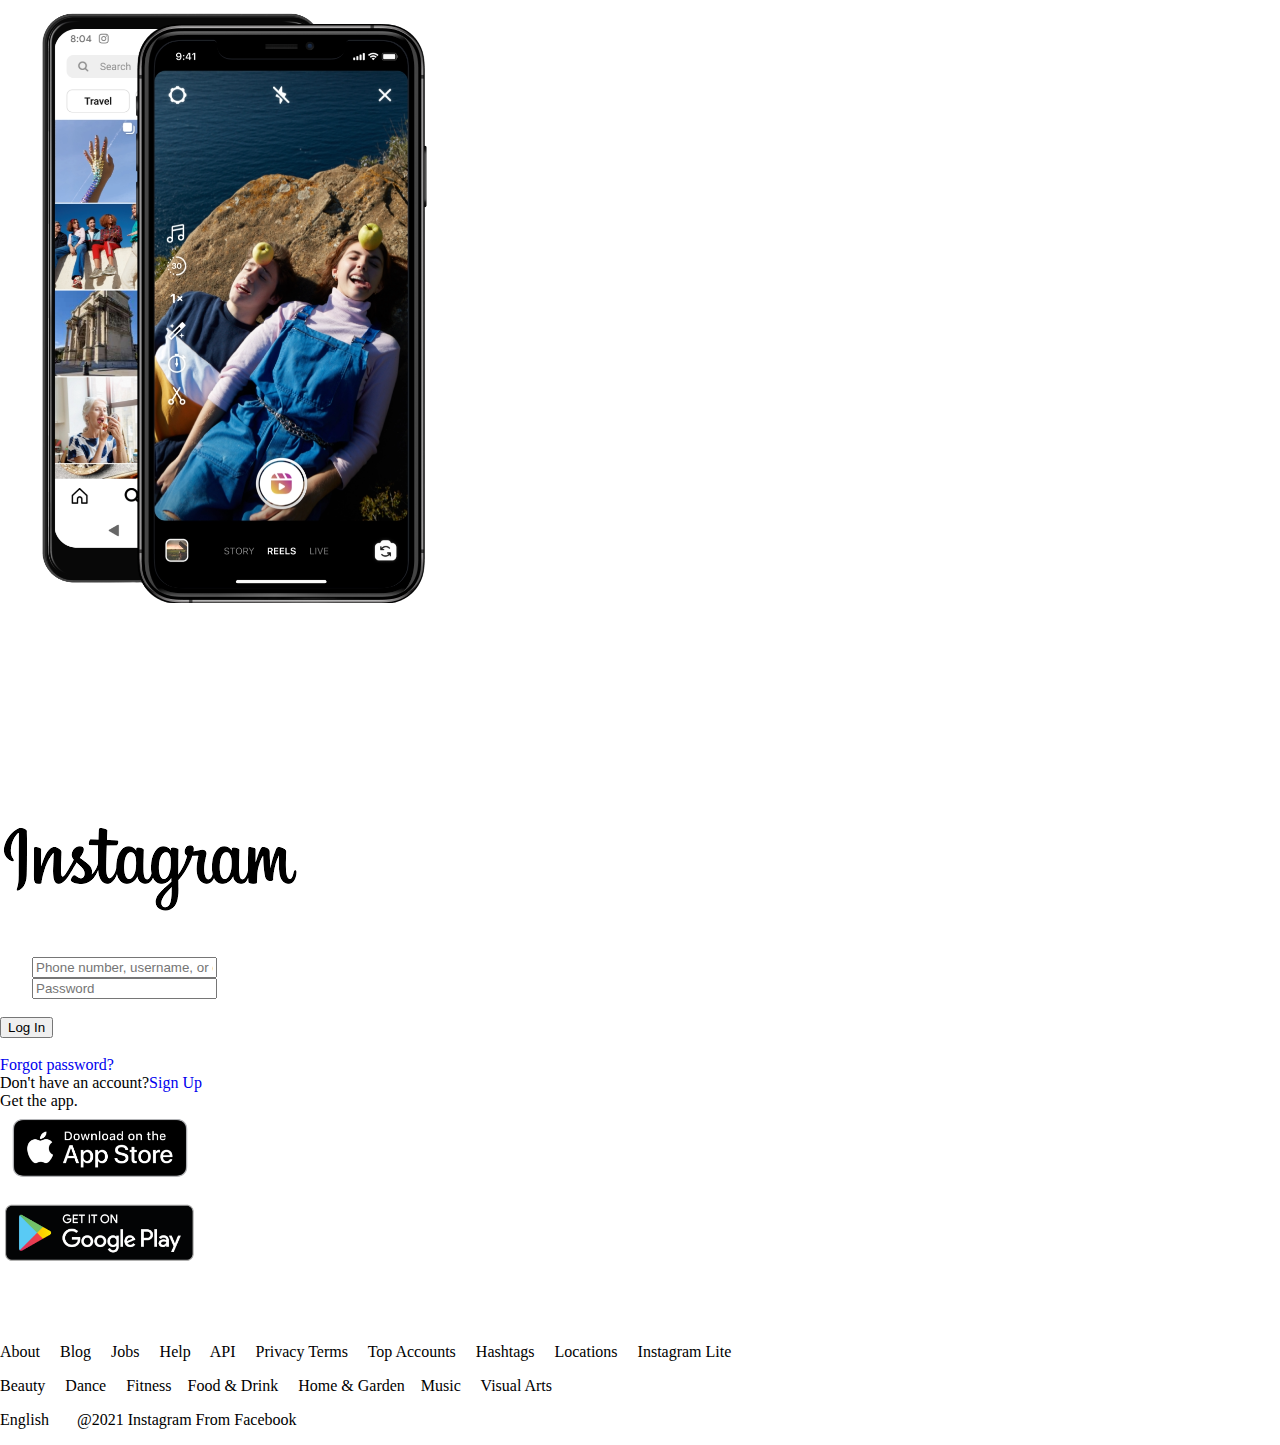
==== login.html @ ab2aeb89 "another magical code changes" ====
<!DOCTYPE html>
<html lang="en">

<head>
    <meta charset="UTF-8">
    <meta name="viewport" content="width=device-width, initial-scale=1.0">
    <title>Instagram Clone | Login</title>
    <link rel="stylesheet" href="/css/style.css">
    <!-- Bootstrap link -->
    <link href="https://cdn.jsdelivr.net/npm/bootstrap@5.3.2/dist/css/bootstrap.min.css" rel="stylesheet"
        integrity="sha384-T3c6CoIi6uLrA9TneNEoa7RxnatzjcDSCmG1MXxSR1GAsXEV/Dwwykc2MPK8M2HN" crossorigin="anonymous">
</head>

<body>

    <div class="container">
        <div class="row">
            <div class="col-lg-6 d-flex align-items-end justify-content-end">
                <!----images--------------------------------------->
                <img src="/img/hero-img.png" width="450" alt="" class="hero-img" style="padding-bottom: 50px;" >
            </div>
            <div class="col-lg-6 text-center">
                <!---------signing -------------------------------->
                <div>
                <div class="" style="padding-top: 100px;">
                 <form class="shadow-lg p-3 mb-5 bg-body rounded ">
                    <img src="/img/images.png">
                        <div class="form-group" style="margin-left: 2rem; margin-right: 2rem;">
                          <label for="exampleInputEmail1"></label>
                          <input type="email" class="form-control" id="exampleInputEmail1" placeholder="Phone number, username, or email">
                        </div>
                        <div class="form-group" style="margin-left: 2rem; margin-right: 2rem;">
                          <label for="exampleInputPassword1"></label>
                          <input type="password" class="form-control" id="exampleInputPassword1" placeholder="Password">
                        </div>
                        <br>
                        <div class="pt-2">
                        <button type="button" class="btn btn-primary btn-lg w-75 mx-2">Log In</button>
                       </div> 
                       <br>
                        <a href="#"="text-center text-primary">Forgot password?</a>
                    </form>
                    <div class="shadow-lg p-3 mb-5 bg-body rounded mt-2">Don't have an account?<a href="#"="text-center text-primary">Sign Up</a></div>
                    
                    </div>
                </div>
                <div class="mt-4">Get the app.</div>
                <div class="row">
                    <div class="col-lg-6">
                        <div>
                        <img src="/img/pngwing.com (2).png" class="rounded float-end" width="200"> 
                        </div>
                    </div>
                    <div class="col-lg-6">
                        <div>
                            <img src="/img/pngwing.com (1).png" class="rounded float-start" width="200">
                        </div>
                    </div>
                </div>
        
            </div>
        </div>
    </div>


    <div class="container" style="padding-top: 50px;">
        <div class="row text-center">
            <div class="col-lg-12 fw-lighter ">
                <!------foooter--------------------------->
                <p>About &nbsp; &nbsp; Blog &nbsp; &nbsp; Jobs &nbsp; &nbsp; Help &nbsp; &nbsp; API &nbsp; &nbsp; Privacy Terms &nbsp; &nbsp; Top Accounts &nbsp; &nbsp; Hashtags &nbsp; &nbsp; Locations &nbsp; &nbsp; Instagram Lite</p>
            </div>
            <div class="col-lg-12 fw-lighter">
                <p>Beauty &nbsp; &nbsp; Dance &nbsp; &nbsp; Fitness  &nbsp; &nbsp;Food & Drink &nbsp; &nbsp; Home & Garden  &nbsp; &nbsp;Music &nbsp; &nbsp; Visual Arts</p>
            </div>
            <div class="col-lg-12 fw-lighter">
                <p>English &nbsp; &nbsp; &nbsp;  @2021 Instagram From Facebook</p>
            </div>
            </div>
        </div>
    </div>



    <style>
        

    </style>

</body>

</html>
---- css/style.css ----
html, body {
    margin: 0;
    padding: 0;
}


a {
    text-decoration: none !important;
}

a:hover {
    color: lightgray !important;

}


.profilelogo .logo{
    width: 240px;
    height: 240px;
    border-radius: 200px;
    border: 10px solid rgb(214, 41, 118);
    background: url(/img/ashanti.jpeg) lightgray 50% / cover no-repeat;
    margin-left: 108px;  
}

.profilelogo .title h1{
    color: #000;

font-family: Poppins;
font-size: 36px;
font-style: normal;
font-weight: 550;
line-height: normal;
}

.history .story1{
    width: 120px;
    height: 119.073px;
    border-radius: 200px;
    border: 10px solid #D9D9D9;
   
    margin-left: 108px;  
}
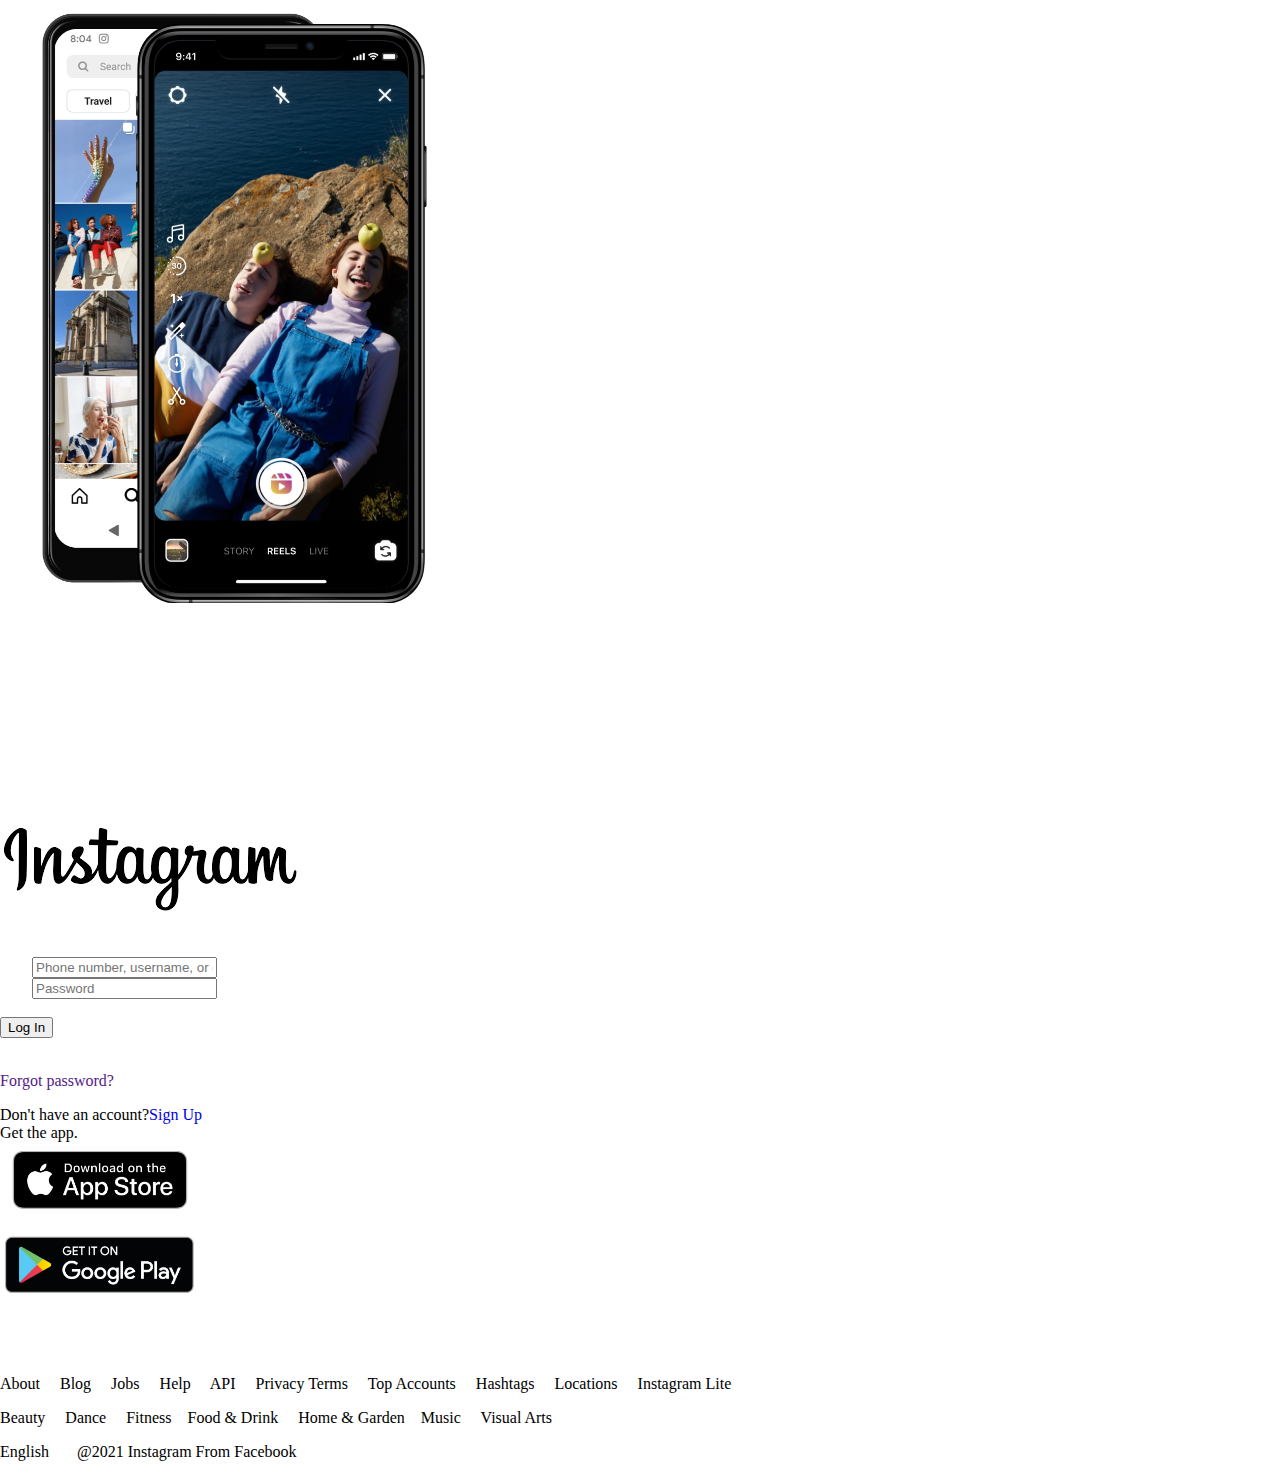
==== commit 319c851f: "Merge pull request #52 from Jonasmo12/mobileNavigation" ====
--- a/login.html
+++ b/login.html
@@ -15,11 +15,13 @@
 
     <div class="container">
         <div class="row">
-            <div class="col-lg-6 d-flex align-items-end justify-content-end">
+            <div class="col-lg-2"></div>
+            <div class="col-lg-4 d-flex align-items-end justify-content-end">
                 <!----images--------------------------------------->
                 <img src="/img/hero-img.png" width="450" alt="" class="hero-img" style="padding-bottom: 50px;" >
             </div>
-            <div class="col-lg-6 text-center">
+            
+            <div class="col-lg-4 text-center">
                 <!---------signing -------------------------------->
                 <div>
                 <div class="" style="padding-top: 100px;">
@@ -38,9 +40,14 @@
                         <button type="button" class="btn btn-primary btn-lg w-75 mx-2">Log In</button>
                        </div> 
                        <br>
-                        <a href="#"="text-center text-primary">Forgot password?</a>
+                       <a href="" class="text-center text-primary pb-5">
+                        <p class="pb-5">
+                            Forgot password?
+                        </p>
+                       </a>
+
                     </form>
-                    <div class="shadow-lg p-3 mb-5 bg-body rounded mt-2">Don't have an account?<a href="#"="text-center text-primary">Sign Up</a></div>
+                    <div class="shadow-lg p-3 mb-5 bg-body rounded mt-2">Don't have an account?<a href="#"text-center text-primary">Sign Up</a></div>
                     
                     </div>
                 </div>
@@ -51,14 +58,17 @@
                         <img src="/img/pngwing.com (2).png" class="rounded float-end" width="200"> 
                         </div>
                     </div>
-                    <div class="col-lg-6">
+                    <div class="col-lg-4">
                         <div>
                             <img src="/img/pngwing.com (1).png" class="rounded float-start" width="200">
                         </div>
                     </div>
+                    <div class="col-lg-2"></div>
                 </div>
-        
+                
             </div>
+
+            <div class="col-lg-2"></div>
         </div>
     </div>
 
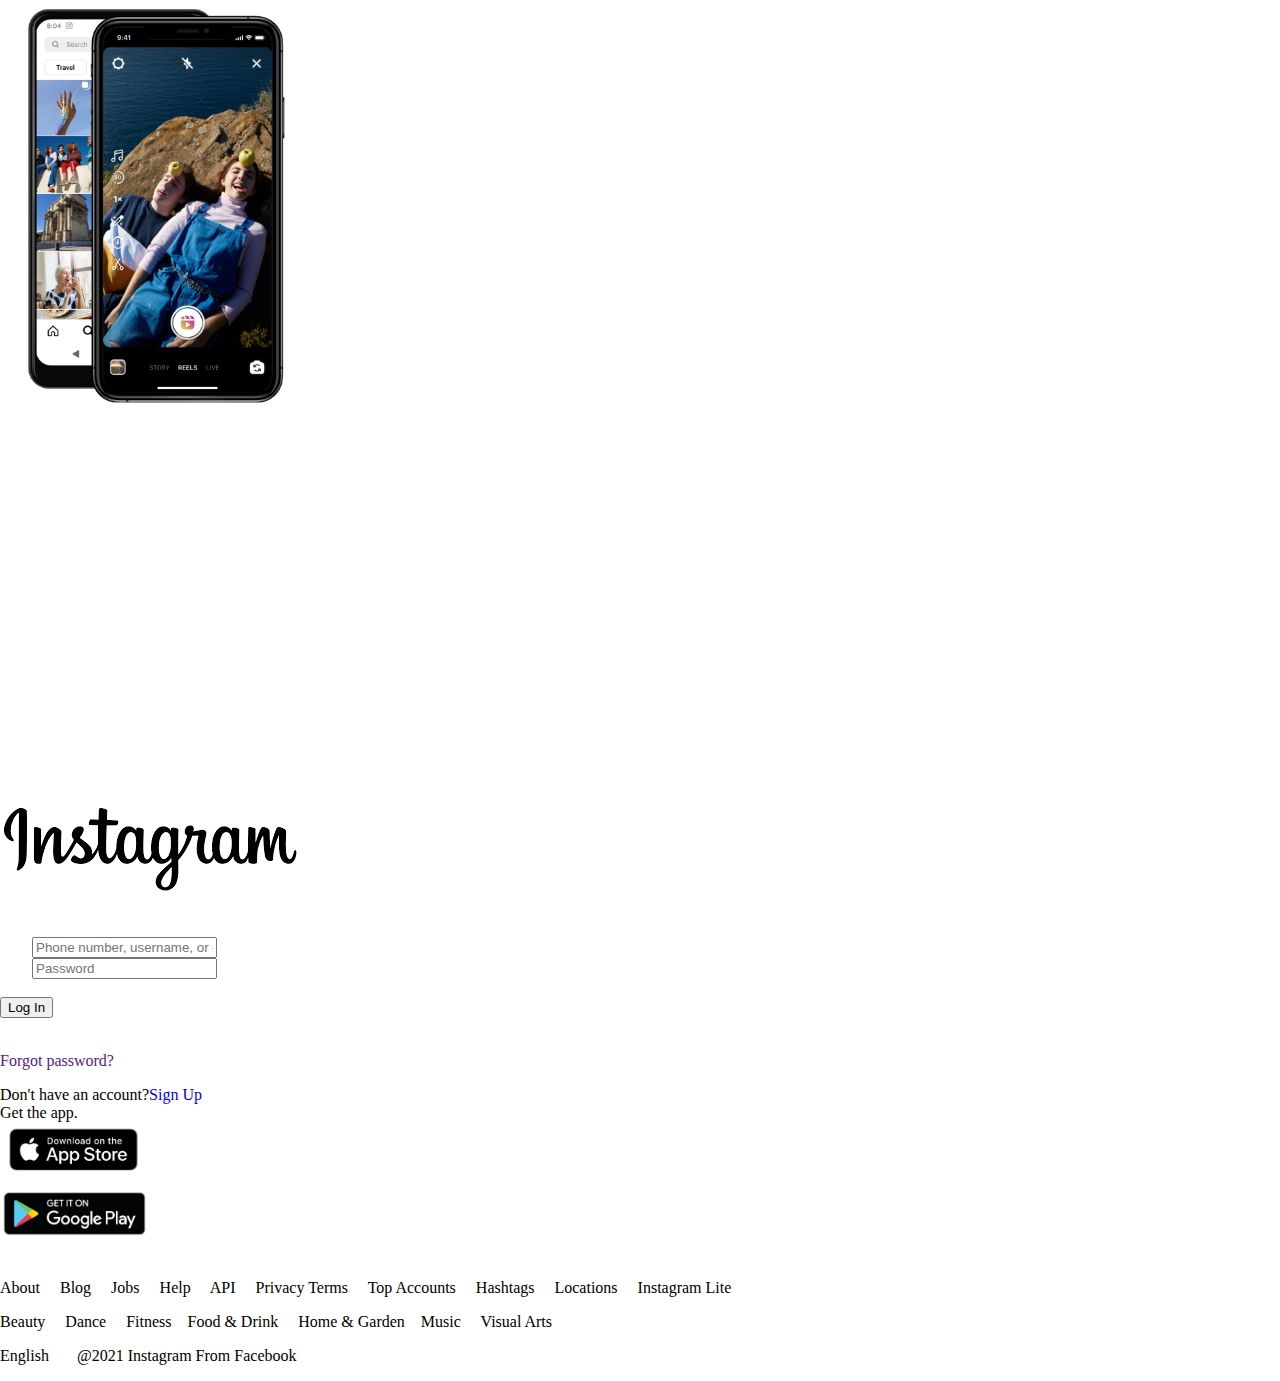
==== commit 82240e7f: "resize content size" ====
--- a/login.html
+++ b/login.html
@@ -14,18 +14,18 @@
 <body>
 
     <div class="container">
-        <div class="row">
-            <div class="col-lg-2"></div>
-            <div class="col-lg-4 d-flex align-items-end justify-content-end">
+        <div class="row d-flex justify-content-center" style="margin-right: 5rem;">
+            
+            <div class="col-lg-4 d-flex align-items-end justify-content-end" style="padding-bottom: 15rem;">
                 <!----images--------------------------------------->
-                <img src="/img/hero-img.png" width="450" alt="" class="hero-img" style="padding-bottom: 50px;" >
+                <img src="/img/hero-img.png" width="300" alt="" class="hero-img"  >
             </div>
             
             <div class="col-lg-4 text-center">
                 <!---------signing -------------------------------->
                 <div>
                 <div class="" style="padding-top: 100px;">
-                 <form class="shadow-lg p-3 mb-5 bg-body rounded ">
+                 <form class="shadow-lg p-3 mb-5 bg-body rounded  w-100" >
                     <img src="/img/images.png">
                         <div class="form-group" style="margin-left: 2rem; margin-right: 2rem;">
                           <label for="exampleInputEmail1"></label>
@@ -37,30 +37,30 @@
                         </div>
                         <br>
                         <div class="pt-2">
-                        <button type="button" class="btn btn-primary btn-lg w-75 mx-2">Log In</button>
+                        <a href="index.html"><button type="button" class="btn btn-primary btn-lg w-75 mx-2">Log In</button></a>
                        </div> 
                        <br>
-                       <a href="" class="text-center text-primary pb-5">
-                        <p class="pb-5">
+                       <a href="" class="text-center text-primary">
+                        <p >
                             Forgot password?
                         </p>
                        </a>
 
                     </form>
-                    <div class="shadow-lg p-3 mb-5 bg-body rounded mt-2">Don't have an account?<a href="#"text-center text-primary">Sign Up</a></div>
+                    <div class="shadow-lg p-3 mb-2 bg-body rounded ">Don't have an account?<a href="#" class="text-center text-primary">Sign Up</a></div>
                     
                     </div>
                 </div>
-                <div class="mt-4">Get the app.</div>
+                <div >Get the app.</div>
                 <div class="row">
                     <div class="col-lg-6">
                         <div>
-                        <img src="/img/pngwing.com (2).png" class="rounded float-end" width="200"> 
+                        <img src="/img/pngwing.com (2).png" class="rounded float-end" width="147"> 
                         </div>
                     </div>
                     <div class="col-lg-4">
                         <div>
-                            <img src="/img/pngwing.com (1).png" class="rounded float-start" width="200">
+                            <img src="/img/pngwing.com (1).png" class="rounded float-start" width="150">
                         </div>
                     </div>
                     <div class="col-lg-2"></div>
@@ -68,12 +68,11 @@
                 
             </div>
 
-            <div class="col-lg-2"></div>
         </div>
     </div>
 
 
-    <div class="container" style="padding-top: 50px;">
+    <div class="container" style="padding-top: 15px;">
         <div class="row text-center">
             <div class="col-lg-12 fw-lighter ">
                 <!------foooter--------------------------->
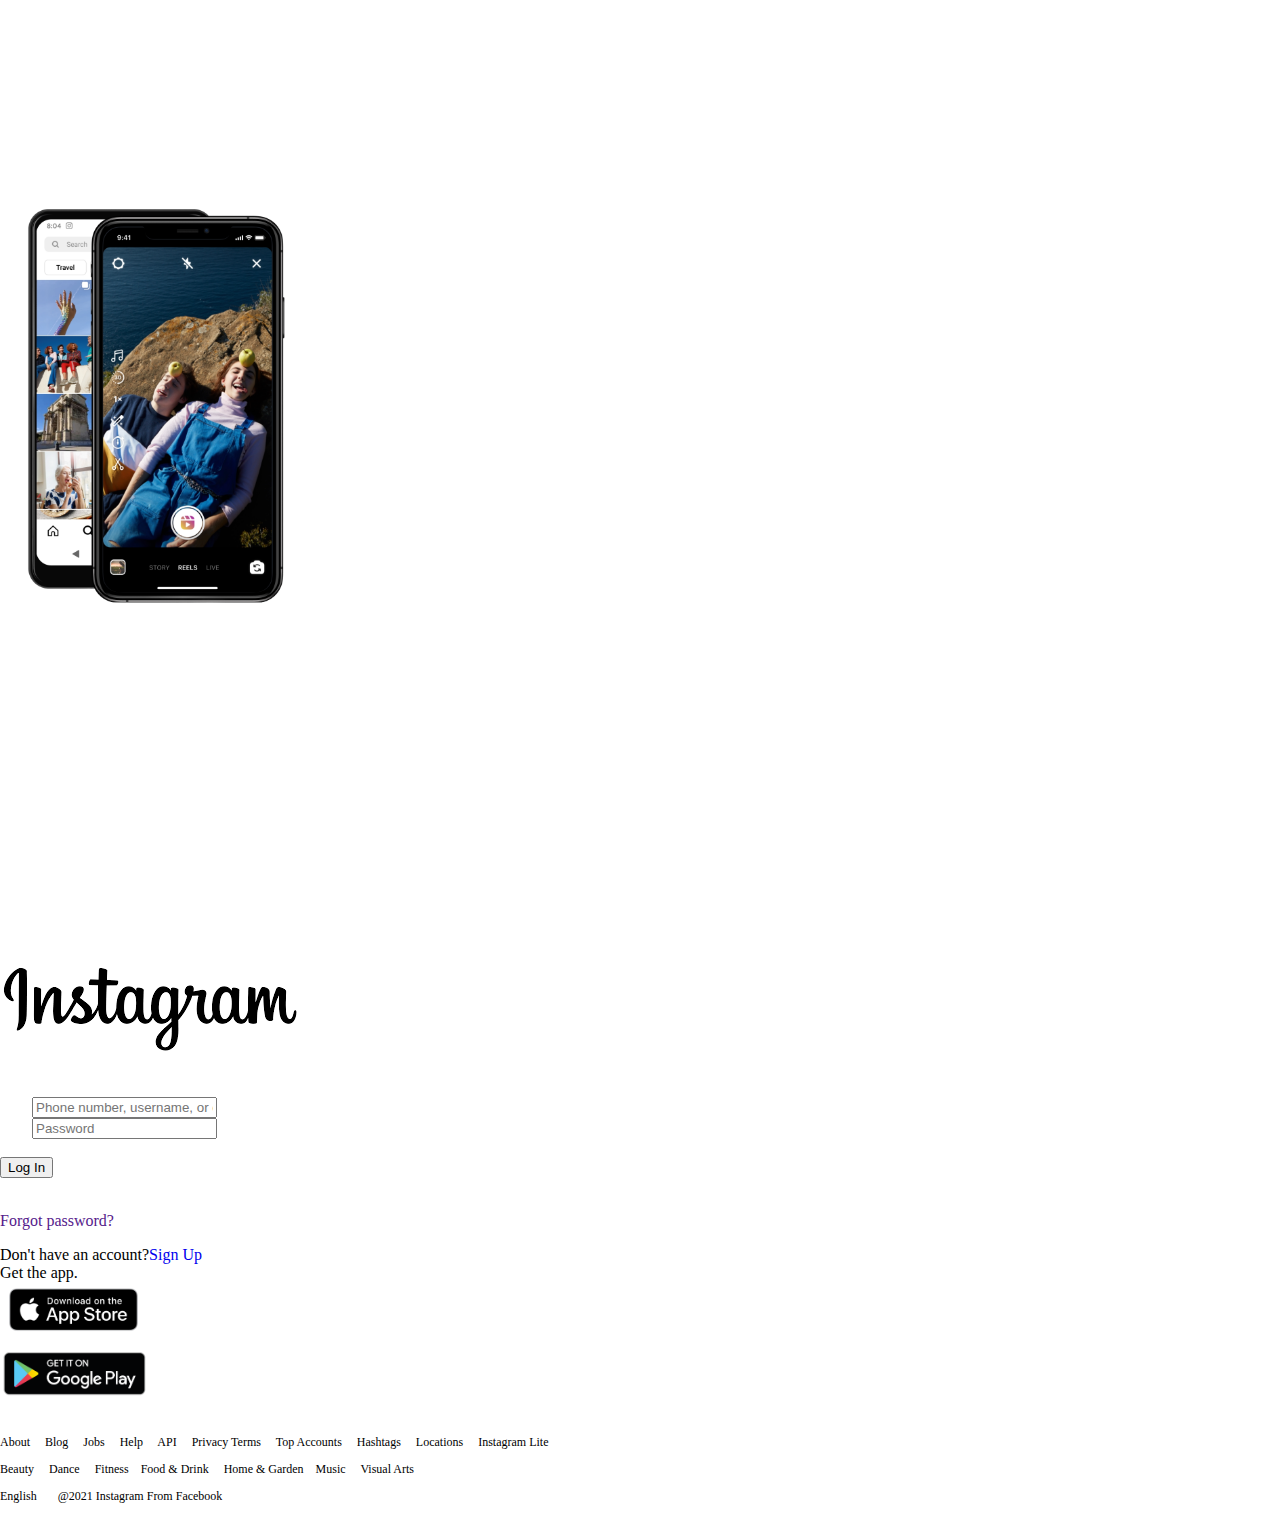
==== commit 8319e364: "make login form responsive, remove image on smaller devices" ====
--- a/login.html
+++ b/login.html
@@ -13,15 +13,15 @@
 
 <body>
 
-    <div class="container">
-        <div class="row d-flex justify-content-center" style="margin-right: 5rem;">
+    <div class="container mobile-device-padding">
+        <div class="row justify-content-center" style="">
             
-            <div class="col-lg-4 d-flex align-items-end justify-content-end" style="padding-bottom: 15rem;">
+            <div class="col-lg-4 d-flex align-items-end justify-content-end hero-image-column" style="padding-top: 200px; padding-bottom: 200px;">
                 <!----images--------------------------------------->
-                <img src="/img/hero-img.png" width="300" alt="" class="hero-img"  >
+                <img aria-colcount="hero-img" src="/img/hero-img.png" width="300" alt="" class="hero-img"  >
             </div>
             
-            <div class="col-lg-4 text-center">
+            <div class="col-lg-4 col-12 text-center">
                 <!---------signing -------------------------------->
                 <div>
                 <div class="" style="padding-top: 100px;">
@@ -53,17 +53,18 @@
                 </div>
                 <div >Get the app.</div>
                 <div class="row">
-                    <div class="col-lg-6">
+                    <div class="col-lg-2 col-2"></div>
+                    <div class="col-lg-4 col-4">
                         <div>
-                        <img src="/img/pngwing.com (2).png" class="rounded float-end" width="147"> 
+                        <img src="/img/pngwing.com (2).png" class="android-store-logo rounded float-end" width="147"> 
                         </div>
                     </div>
-                    <div class="col-lg-4">
+                    <div class="col-lg-4 col-4">
                         <div>
-                            <img src="/img/pngwing.com (1).png" class="rounded float-start" width="150">
+                            <img src="/img/pngwing.com (1).png" class="ios-store-logo rounded float-start" width="150">
                         </div>
                     </div>
-                    <div class="col-lg-2"></div>
+                    <div class="col-lg-2 col-2"></div>
                 </div>
                 
             </div>
@@ -72,7 +73,7 @@
     </div>
 
 
-    <div class="container" style="padding-top: 15px;">
+    <div class="container footer" style="padding-top: 15px;">
         <div class="row text-center">
             <div class="col-lg-12 fw-lighter ">
                 <!------foooter--------------------------->
@@ -81,6 +82,7 @@
             <div class="col-lg-12 fw-lighter">
                 <p>Beauty &nbsp; &nbsp; Dance &nbsp; &nbsp; Fitness  &nbsp; &nbsp;Food & Drink &nbsp; &nbsp; Home & Garden  &nbsp; &nbsp;Music &nbsp; &nbsp; Visual Arts</p>
             </div>
+            
             <div class="col-lg-12 fw-lighter">
                 <p>English &nbsp; &nbsp; &nbsp;  @2021 Instagram From Facebook</p>
             </div>
@@ -91,7 +93,31 @@
 
 
     <style>
-        
+        .footer {
+            font-size: 12px;
+        }
+
+         @media screen and (max-width: 600px) {
+            .hero-image-column {
+                display: none !important;
+            }
+
+            .hero-img {
+                display: none;
+            }
+
+            .android-store-logo {
+                width: 100px;
+            }
+
+            .ios-store-logo {
+                width: 95px;
+            }
+
+            .mobile-device-padding {
+                padding-top: 20px;
+            }
+        }
 
     </style>
 
